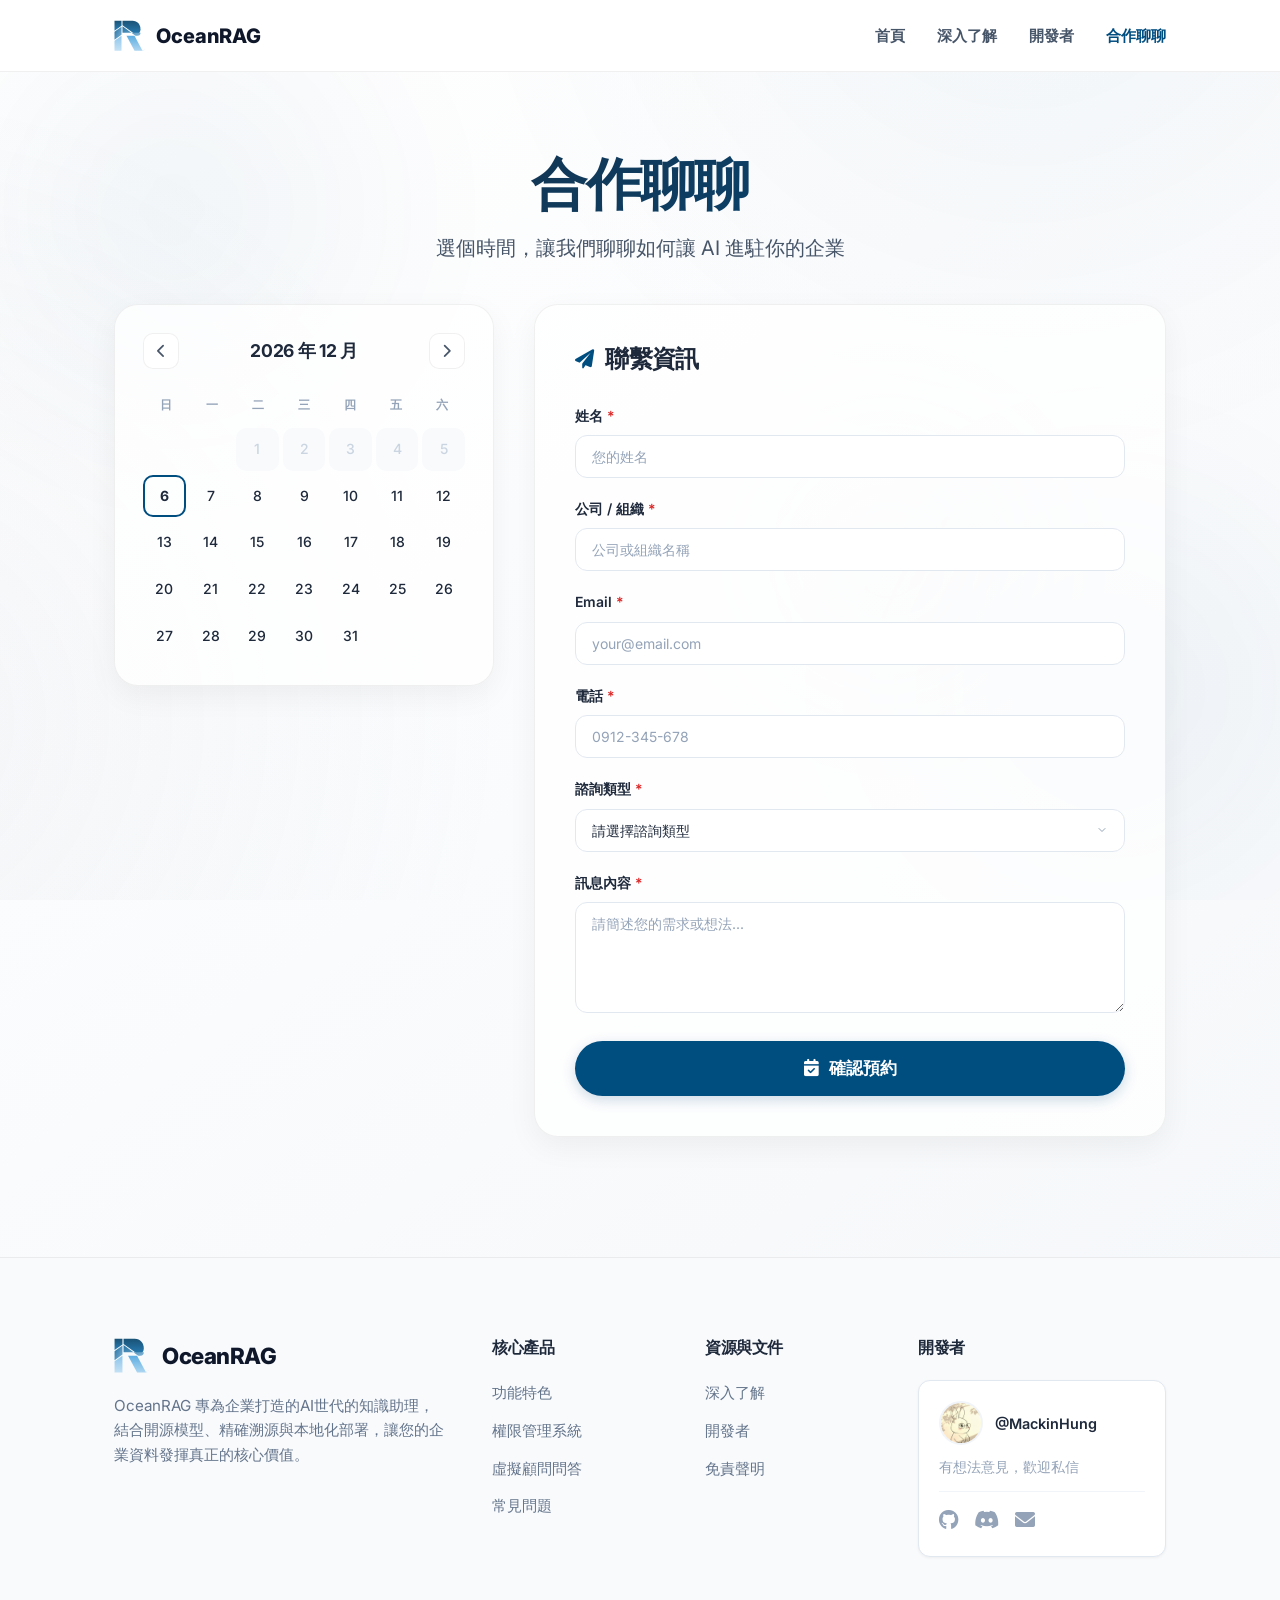
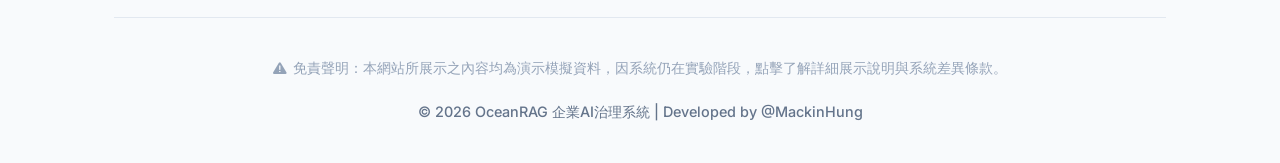
==== contact.html @ 74fbefb3 "feat: initial commit — OceanRAG product website" ====
<!DOCTYPE html>
<html lang="zh-Hant">

<head>
  <meta charset="UTF-8">
  <meta name="viewport" content="width=device-width, initial-scale=1.0">
  <title>合作聊聊 — OceanRAG 企業安全 AI 顧問</title>
  <meta name="description" content="預約 OceanRAG POC 展示、產品諮詢或技術討論，讓我們聊聊如何讓 AI 進駐你的企業。">
  <link rel="preconnect" href="https://fonts.googleapis.com">
  <link href="https://fonts.googleapis.com/css2?family=Inter:wght@400;500;600;700;800&display=swap" rel="stylesheet">
  <link rel="stylesheet" href="https://cdnjs.cloudflare.com/ajax/libs/font-awesome/6.0.0/css/all.min.css">
  <link rel="stylesheet" href="style.css">
  <link rel="stylesheet" href="contact.css">
</head>

<body>
  <div class="mesh-bg"></div>
  <div class="ambient-bg">
    <div class="ambient-blob"></div>
    <div class="ambient-blob"></div>
    <div class="ambient-blob"></div>
  </div>

  <!-- Navigation Header -->
  <header class="header">
    <div class="container">
      <a href="index.html" class="header-logo">
        <img src="OceanRAG-LOG.svg" alt="OceanRAG Icon" style="height: 32px;">
        <span>OceanRAG</span>
      </a>
      <nav>
        <ul class="nav-links" id="navLinks">
          <li><a href="index.html">首頁</a></li>
          <li><a href="docs.html">深入了解</a></li>
          <li><a href="developer.html">開發者</a></li>
          <li><a href="contact.html" class="active-nav">合作聊聊</a></li>
        </ul>
      </nav>
      <div class="menu-toggle" id="menuToggle">
        <span></span>
        <span></span>
        <span></span>
      </div>
    </div>
  </header>

  <!-- Hero -->
  <section class="contact-hero reveal-wrapper">
    <div class="container reveal-item">
      <h1 class="gradient-text">合作聊聊</h1>
      <p>選個時間，讓我們聊聊如何讓 AI 進駐你的企業</p>
    </div>
  </section>

  <!-- Main Content -->
  <section class="contact-main reveal-wrapper">
    <div class="container">
      <div class="contact-grid reveal-item">

        <!-- Left: Calendar + Time Slots -->
        <div class="contact-left">
          <div class="calendar-card">
            <div class="calendar-header">
              <button class="cal-nav" id="calPrev" aria-label="上個月">
                <i class="fa-solid fa-chevron-left"></i>
              </button>
              <div class="cal-title" id="calTitle"></div>
              <button class="cal-nav" id="calNext" aria-label="下個月">
                <i class="fa-solid fa-chevron-right"></i>
              </button>
            </div>
            <div class="calendar-weekdays">
              <span>日</span><span>一</span><span>二</span><span>三</span><span>四</span><span>五</span><span>六</span>
            </div>
            <div class="calendar-days" id="calDays"></div>
          </div>

          <!-- Time Slots (hidden until date selected) -->
          <div class="timeslot-card" id="timeslotCard" style="display: none;">
            <div class="timeslot-title" id="timeslotTitle"></div>
            <div class="timeslot-grid" id="timeslotGrid"></div>
          </div>
        </div>

        <!-- Right: Contact Form -->
        <div class="contact-right">
          <div class="form-card">
            <h2 class="form-title">
              <i class="fa-solid fa-paper-plane"></i>
              聯繫資訊
            </h2>

            <form id="contactForm" novalidate>
              <!-- Selected datetime display -->
              <div class="selected-datetime" id="selectedDatetime" style="display: none;">
                <i class="fa-regular fa-calendar-check"></i>
                <span id="selectedDatetimeText"></span>
              </div>

              <div class="form-group">
                <label for="contactName">姓名 <span class="required">*</span></label>
                <input type="text" id="contactName" placeholder="您的姓名" required>
              </div>

              <div class="form-group">
                <label for="contactCompany">公司 / 組織 <span class="required">*</span></label>
                <input type="text" id="contactCompany" placeholder="公司或組織名稱" required>
              </div>

              <div class="form-group">
                <label for="contactEmail">Email <span class="required">*</span></label>
                <input type="email" id="contactEmail" placeholder="your@email.com" required>
              </div>

              <div class="form-group">
                <label for="contactPhone">電話 <span class="required">*</span></label>
                <input type="tel" id="contactPhone" placeholder="0912-345-678" pattern="[0-9\-+()]{7,20}" required>
              </div>

              <div class="form-group">
                <label for="contactType">諮詢類型 <span class="required">*</span></label>
                <select id="contactType" required>
                  <option value="" disabled selected>請選擇諮詢類型</option>
                  <option value="POC預約">POC 預約</option>
                  <option value="產品展示">產品展示</option>
                  <option value="部署諮詢">部署諮詢</option>
                  <option value="技術問題">技術問題</option>
                  <option value="其他">其他</option>
                </select>
              </div>

              <div class="form-group">
                <label for="contactMessage">訊息內容 <span class="required">*</span></label>
                <textarea id="contactMessage" rows="5" placeholder="請簡述您的需求或想法..." required></textarea>
              </div>

              <button type="submit" class="btn-submit" id="submitBtn">
                <i class="fa-solid fa-calendar-check"></i>
                確認預約
              </button>
            </form>

            <!-- Success notice (hidden) -->
            <div class="submit-notice" id="submitNotice" style="display: none;">
              <i class="fa-solid fa-circle-check"></i>
              <p></p>
            </div>
          </div>
        </div>

      </div>
    </div>
  </section>

  <!-- Footer -->
  <footer class="footer">
    <div class="container">
      <div class="footer-grid">
        <div class="footer-col">
          <div class="footer-brand">
            <div style="display: flex; align-items: center; gap: 12px; margin-bottom: 20px;">
              <img src="OceanRAG-LOG.svg" alt="OceanRAG Logo" style="height: 36px;">
              <span style="font-size: 1.4rem; font-weight: 800; color: #0f172a; letter-spacing: -0.5px;">OceanRAG</span>
            </div>
            <p style="color: #64748b; font-size: 0.95rem; line-height: 1.6;">OceanRAG
              專為企業打造的AI世代的知識助理，結合開源模型、精確溯源與本地化部署，讓您的企業資料發揮真正的核心價值。</p>
          </div>
        </div>
        <div class="footer-col">
          <h4 class="footer-title">核心產品</h4>
          <ul class="footer-links">
            <li><a href="index.html#features">功能特色</a></li>
            <li><a href="index.html#permission">權限管理系統</a></li>
            <li><a href="contact.html">虛擬顧問問答</a></li>
            <li><a href="index.html#faq">常見問題</a></li>
          </ul>
        </div>
        <div class="footer-col">
          <h4 class="footer-title">資源與文件</h4>
          <ul class="footer-links">
            <li><a href="docs.html">深入了解</a></li>
            <li><a href="developer.html">開發者</a></li>
            <li><a href="disclaimer.html">免責聲明</a></li>
          </ul>
        </div>
        <div class="footer-col">
          <h4 class="footer-title">開發者</h4>
          <div class="developer-card">
            <div style="display: flex; align-items: center; gap: 12px; margin-bottom: 12px;">
              <img src="devloppp.jpg" alt="Developer Avatar" class="developer-avatar">
              <div style="font-size: 0.9rem; font-weight: 600; color: #1e293b;">@MackinHung</div>
            </div>
            <p style="font-size: 0.85rem; color: #94a3b8; margin-bottom: 12px;">有想法意見，歡迎私信</p>
            <div class="developer-socials">
              <a href="https://github.com/MackinHung" target="_blank" title="GitHub"><i
                  class="fa-brands fa-github"></i></a>
              <a href="#" target="_blank" title="Discord"><i class="fa-brands fa-discord"></i></a>
              <a href="mailto:mackinhung@gmail.com" title="Email"><i class="fa-solid fa-envelope"></i></a>
            </div>
          </div>
        </div>
      </div>
      <div class="footer-bottom">
        <div class="footer-legal">
          <a href="disclaimer.html"
            style="color: inherit; text-decoration: none; display: flex; align-items: center; justify-content: center; transition: color 0.2s;">
            <i class="fa-solid fa-triangle-exclamation" style="margin-right: 6px; color: #94a3b8;"></i>
            <span>免責聲明：本網站所展示之內容均為演示模擬資料，因系統仍在實驗階段，點擊了解詳細展示說明與系統差異條款。</span>
          </a>
        </div>
        <div class="footer-copyright">
          &copy; 2026 OceanRAG 企業AI治理系統 | Developed by @MackinHung
        </div>
      </div>
    </div>
  </footer>

  <script src="contact.js"></script>
  <script src="script.js"></script>
</body>

</html>
---- style.css ----
/* ============================================================
   OceanRAG 2.0 — style.css
   Modern, Light Theme, Deep Sea Blue & Gray Gradient
   ============================================================ */

:root {
  /* Colors - Light Theme with Deep Sea Blue */
  --bg-light: #ffffff;
  --bg-gradient: linear-gradient(145deg, #ffffff 0%, #f3f6f9 100%);
  --text-main: #1e293b;
  --text-secondary: #475569;
  --text-muted: #94a3b8;

  --accent-base: #004d80; /* Deep Sea Blue */
  --accent-glow: rgba(0, 77, 128, 0.2);
  --accent-success: #059669;
  --accent-warn: #d97706;
  --accent-danger: #dc2626;

  /* Glassmorphism (Light Mode) */
  --glass-bg: rgba(255, 255, 255, 0.75);
  --glass-border: rgba(0, 0, 0, 0.06);
  --shadow-sm: 0 4px 20px rgba(0, 0, 0, 0.03);
  --shadow-md: 0 10px 30px rgba(0, 0, 0, 0.05);

  /* Layout */
  --font-family: 'Inter', -apple-system, BlinkMacSystemFont, "Segoe UI", Roboto, "Helvetica Neue", Arial, sans-serif;
  --max-width: 1100px;
  --spacing-section: 120px;
  --radius-lg: 16px;
  --radius-xl: 24px;
}

* {
  margin: 0;
  padding: 0;
  box-sizing: border-box;
}

/* Removed global scroll-behavior: smooth to prevent conflicts with snap scrolling */
#hero {
  scroll-behavior: smooth; /* Keep for direct anchor links if needed specifically */
}

body {
  font-family: var(--font-family);
  background: var(--bg-light);
  background-image: var(--bg-gradient);
  color: var(--text-main);
  line-height: 1.6;
  -webkit-font-smoothing: antialiased;
  overflow-x: hidden;
  padding-top: 72px; /* Space for sticky header */
}

html {
  scroll-padding-top: 72px; /* Globally handle sticky header offset */
}

/* Custom Minimalist Scrollbar */
::-webkit-scrollbar {
  width: 8px;
}
::-webkit-scrollbar-track {
  background: transparent;
}
::-webkit-scrollbar-thumb {
  background: rgba(0, 0, 0, 0.08);
  border-radius: 10px;
  border: 2px solid transparent;
  background-clip: padding-box;
}
::-webkit-scrollbar-thumb:hover {
  background-color: rgba(0, 77, 128, 0.2);
}

/* Background Effects */
.mesh-bg {
  position: fixed;
  top: 0; left: 0; right: 0; bottom: 0;
  background-image: 
    radial-gradient(circle at 80% -10%, rgba(0, 77, 128, 0.04) 0%, transparent 40%),
    radial-gradient(circle at -10% 80%, rgba(148, 163, 184, 0.08) 0%, transparent 40%);
  z-index: -1;
  pointer-events: none;
}

.ambient-bg {
  position: fixed;
  top: 0; left: 0; width: 100%; height: 100%;
  z-index: -1;
  pointer-events: none;
  overflow: hidden;
}

.ambient-blob {
  position: absolute;
  width: 600px;
  height: 600px;
  background: radial-gradient(circle, rgba(0, 77, 128, 0.05) 0%, transparent 70%);
  filter: blur(40px); /* Reduced from 80px for better performance */
  border-radius: 50%;
  animation: float 25s infinite alternate ease-in-out;
  will-change: transform;
  transform: translateZ(0); /* Force GPU layer promotion */
}

.ambient-blob:nth-child(1) { top: -10%; left: -10%; animation-duration: 30s; }
.ambient-blob:nth-child(2) { bottom: -10%; right: -10%; animation-duration: 35s; animation-delay: -5s; }
.ambient-blob:nth-child(3) { top: 40%; right: 15%; width: 400px; height: 400px; background: radial-gradient(circle, rgba(148, 163, 184, 0.06) 0%, transparent 70%); animation-duration: 20s; }

@keyframes float {
  0% { transform: translate(0, 0) scale(1); }
  50% { transform: translate(100px, 50px) scale(1.1); }
  100% { transform: translate(-50px, 100px) scale(0.9); }
}


/* 3D Circuit Background Styles */
.circuit-bg {
  position: absolute;
  top: 0;
  left: 0;
  width: 100%;
  height: 100%;
  z-index: -2;
  pointer-events: none;
}

.circuit-bg svg {
  width: 100%;
  height: 100%;
  display: block;
}

.base-line-thick {
  fill: none;
  stroke: #6385a6;
  stroke-width: 2.2;
  opacity: 0.6;
  stroke-linejoin: miter;
  /* Removed expensive drop-shadow filter */
}

.base-line-thin {
  fill: none;
  stroke: #6385a6;
  stroke-width: 1.2;
  opacity: 0.4;
  stroke-linejoin: miter;
  /* Removed expensive drop-shadow filter */
}

.node {
  fill: #6385a6;
  /* Removed expensive drop-shadow filter */
}

.glow-signal {
  fill: none;
  stroke: #00ffff;
  stroke-width: 5;
  stroke-linecap: round;
  filter: url(#glow-cyan);
  stroke-dasharray: 60 1500;
  animation: transmit cubic-bezier(0.4, 0, 0.8, 1) infinite;
}

.core-signal {
  fill: none;
  stroke: #ffffff;
  stroke-width: 2.5;
  stroke-linecap: round;
  stroke-dasharray: 20 1500;
  animation: transmit cubic-bezier(0.4, 0, 0.8, 1) infinite;
}

@keyframes transmit {
  0% { stroke-dashoffset: 0; opacity: 0; }
  5% { opacity: 1; }
  30% { opacity: 1; } 
  33% { stroke-dashoffset: -1000; opacity: 0; }
  100% { stroke-dashoffset: -1000; opacity: 0; }
}

.d1 { animation-duration: 4.5s; animation-delay: 0.2s; }
.d2 { animation-duration: 4.5s; animation-delay: 1.8s; }
.d1-r { animation-duration: 4.5s; animation-delay: 1.0s; }
.d2-r { animation-duration: 4.5s; animation-delay: 2.5s; }

.container {
  max-width: var(--max-width);
  margin: 0 auto;
  padding: 0 24px;
}

@media (max-width: 600px) {
  .container {
    padding: 0 16px;
  }
}

/* Typography */
/* Typography Refinement */
h1, h2, h3, h4 {
  line-height: 1.15;
  font-weight: 800;
  letter-spacing: -0.03em;
  color: #0f172a;
}

.gradient-text {
  background: linear-gradient(135deg, #1e293b 0%, var(--accent-base) 100%);
  -webkit-background-clip: text;
  background-clip: text;
  -webkit-text-fill-color: transparent;
}

/* Progressive Disclosure */
.reveal-wrapper {
  opacity: 0;
  transform: translateY(40px);
  transition: opacity 0.8s cubic-bezier(0.2, 0.8, 0.2, 1), transform 0.8s cubic-bezier(0.2, 0.8, 0.2, 1);
  will-change: opacity, transform;
}
.reveal-wrapper.visible {
  opacity: 1;
  transform: translateY(0);
}
.reveal-item {
  opacity: 0;
  transform: translateY(20px);
  transition: opacity 0.6s cubic-bezier(0.2, 0.8, 0.2, 1), transform 0.6s cubic-bezier(0.2, 0.8, 0.2, 1);
}
.reveal-wrapper.visible .reveal-item:nth-child(1) { transition-delay: 0.1s; opacity: 1; transform: translateY(0); }
.reveal-wrapper.visible .reveal-item:nth-child(2) { transition-delay: 0.2s; opacity: 1; transform: translateY(0); }
.reveal-wrapper.visible .reveal-item:nth-child(3) { transition-delay: 0.3s; opacity: 1; transform: translateY(0); }
.reveal-wrapper.visible .reveal-item:nth-child(4) { transition-delay: 0.4s; opacity: 1; transform: translateY(0); }

/* Header */
.header {
  position: fixed;
  top: 0; left: 0; right: 0;
  height: 72px;
  background: rgba(255, 255, 255, 0.95); /* Semi-opaque instead of backdrop-filter */
  border-bottom: 1px solid var(--glass-border);
  z-index: 1000;
  display: flex;
  align-items: center;
  transform: translateZ(0); /* GPU Promotion */
  transition: transform 0.4s cubic-bezier(0.2, 0.8, 0.2, 1), opacity 0.4s ease, background 0.3s ease;
}

.header.header-hidden {
  transform: translateY(-100%);
  opacity: 0;
  pointer-events: none;
}

.header .container {
  display: flex;
  justify-content: space-between;
  align-items: center;
  width: 100%;
}

.header-logo {
  display: flex;
  align-items: center;
  gap: 10px;
  text-decoration: none;
}

.header-logo span {
  font-size: 1.25rem;
  font-weight: 800;
  color: #0f172a;
  white-space: nowrap;
}

@media (max-width: 400px) {
  .header-logo span {
    font-size: 1.1rem;
  }
}

.nav-links {
  display: flex;
  gap: 32px;
  list-style: none;
}

.nav-links a {
  text-decoration: none;
  color: var(--text-secondary);
  font-size: 0.95rem;
  font-weight: 600;
  transition: color 0.2s;
}

.nav-links a:hover,
.nav-links a.active-nav {
  color: var(--accent-base);
}

/* Mobile Toggle */
.menu-toggle {
  display: none;
  flex-direction: column;
  justify-content: center;
  align-items: center;
  width: 40px;
  height: 40px;
  cursor: pointer;
  z-index: 1002;
  gap: 5px; /* Slightly tighter gap for 3 lines */
}

.menu-toggle span {
  display: block;
  width: 24px;
  height: 2px;
  background: var(--text-main);
  transition: transform 0.3s cubic-bezier(0.4, 0, 0.2, 1), opacity 0.3s;
  border-radius: 2px;
}

/* 3-line animation to X */
.menu-toggle.active span:nth-child(1) {
  transform: translateY(7px) rotate(45deg);
}

.menu-toggle.active span:nth-child(2) {
  opacity: 0;
}

.menu-toggle.active span:nth-child(3) {
  transform: translateY(-7px) rotate(-45deg);
}

/* Hero */
.hero {
  min-height: 100vh;
  display: flex;
  align-items: center;
  justify-content: center;
  text-align: center;
  padding-top: 60px;
  position: relative; 
  overflow: hidden;
  scroll-snap-align: start;
  transform: translateZ(0); /* GPU Promotion */
}
.hero h1 {
  font-size: 4rem;
  margin-bottom: 24px;
}
.hero p {
  font-size: 1.25rem;
  color: var(--text-secondary);
  max-width: 800px;
  margin: 0 auto 48px;
  line-height: 1.7;
}
.btn-primary {
  display: inline-block;
  background: var(--accent-base);
  color: #fff;
  padding: 16px 36px;
  border-radius: 30px;
  font-size: 1.1rem;
  font-weight: 600;
  text-decoration: none;
  box-shadow: 0 4px 14px var(--accent-glow);
  transition: transform 0.2s, box-shadow 0.2s;
}
.btn-primary:hover {
  transform: translateY(-2px);
  box-shadow: 0 6px 20px var(--accent-glow);
}

/* Hero Mockup Visualization */
.hero-mockup {
  margin-top: 60px;
  max-width: 1000px;
  margin-left: auto;
  margin-right: auto;
  background: #fff;
  border-radius: 20px;
  padding: 12px;
  border: 1px solid var(--glass-border);
  box-shadow: 0 40px 100px -20px rgba(0,0,0,0.15);
  position: relative;
  overflow: hidden;
}

.mockup-header {
  height: 48px;
  background: #f1f5f9;
  border-radius: 12px 12px 0 0;
  display: flex;
  align-items: center;
  padding: 0 16px;
  gap: 8px;
}

.mockup-dot { width: 10px; height: 10px; border-radius: 50%; background: #cbd5e1; }
.mockup-dot.red { background: #fda4af; }
.mockup-dot.yellow { background: #fef08a; }
.mockup-dot.green { background: #bbf7d0; }

.mockup-body {
  height: 400px;
  background: #f8fafc;
  border-radius: 0 0 12px 12px;
  display: flex;
  position: relative;
}

.mockup-sidebar {
  width: 180px;
  border-right: 1px solid #e2e8f0;
  padding: 20px;
  display: flex;
  flex-direction: column;
  gap: 16px;
}

.mockup-placeholder { background: #e2e8f0; border-radius: 4px; height: 12px; width: 100%; animation: pulse 2s infinite; }
.mockup-placeholder.short { width: 60%; }
.mockup-placeholder.rounded { border-radius: 20px; height: 24px; }

.mockup-main {
  flex: 1;
  padding: 30px;
  display: flex;
  flex-direction: column;
  gap: 20px;
}

.mockup-widget {
  background: #fff;
  border-radius: 8px;
  border: 1px solid #e2e8f0;
  padding: 16px;
}

.mockup-row {
  display: flex;
  align-items: center;
  gap: 12px;
  padding: 8px 0;
  border-bottom: 1px solid #f1f5f9;
}

.mockup-icon { width: 24px; height: 24px; border-radius: 4px; background: #f1f5f9; }

@keyframes pulse {
  0% { opacity: 0.5; }
  50% { opacity: 1; }
  100% { opacity: 0.5; }
}

/* Sections */
.section {
  scroll-snap-align: none; /* Explicitly disable any inherited snap */
  transform: translateZ(0); /* GPU Promotion for all major sections */
  padding: var(--spacing-section) 0;
  will-change: transform;
}
.section-header {
  text-align: center;
  margin-bottom: 64px;
}
.section-header h2 {
  font-size: 2.5rem;
  margin-bottom: 16px;
  color: #0f172a;
}
.section-header p {
  color: var(--text-secondary);
  font-size: 1.1rem;
}

/* Cards */
.pain-grid {
  display: grid;
  grid-template-columns: repeat(3, 1fr);
  gap: 24px;
}
.pain-card {
  background: #ffffff;
  border: 1px solid var(--glass-border);
  border-radius: var(--radius-lg);
  padding: 40px 32px;
  position: relative;
  overflow: hidden;
  box-shadow: 0 4px 12px rgba(0, 0, 0, 0.03); /* Simplified shadow */
  transition: transform 0.4s cubic-bezier(0.2, 0.8, 0.2, 1), box-shadow 0.4s ease;
  will-change: transform;
}
.pain-card:hover {
  transform: translateY(-8px);
  box-shadow: 0 20px 40px rgba(0, 0, 0, 0.08);
}

/* Mouse-following Glow Effect */
.pain-card::after {
  content: '';
  position: absolute;
  inset: 0;
  background: radial-gradient(600px circle at var(--mouse-x) var(--mouse-y), rgba(0, 77, 128, 0.06), transparent 40%);
  opacity: 0;
  transition: opacity 0.5s;
  pointer-events: none;
}
.pain-card:hover::after {
  opacity: 1;
}
.pain-card::before {
  content: '';
  position: absolute;
  top: 0; left: 0; width: 100%; height: 4px;
}
.pain-card.c1::before { background: var(--accent-base); }
.pain-card.c2::before { background: var(--accent-success); }
.pain-card.c3::before { background: var(--accent-warn); }

.pain-card-header {
  display: flex;
  align-items: center;
  gap: 16px;
  margin-bottom: 20px;
}
.pain-icon {
  flex-shrink: 0;
  display: flex;
  align-items: center;
  justify-content: center;
}
.pain-card h3 {
  font-size: 1.4rem;
  color: #0f172a;
  margin: 0;
}
.pain-card p {
  color: var(--text-secondary);
  font-size: 0.95rem;
}

/* Compare Table */
.compare-table {
  width: 100%;
  border-collapse: collapse;
  background: #ffffff;
  border-radius: var(--radius-xl);
  overflow: hidden;
  box-shadow: var(--shadow-md);
  border: 1px solid var(--glass-border);
}
.compare-table th, .compare-table td {
  padding: 24px;
  text-align: left;
  border-bottom: 1px solid var(--glass-border);
}
.compare-table th {
  background: #f8fafc;
  font-size: 1.1rem;
  color: var(--text-secondary);
  font-weight: 600;
}
.compare-table th:last-child {
  color: #fff;
  background: var(--accent-base);
}
.compare-table td { font-size: 1rem; }
.compare-table .td-bad { color: var(--text-muted); font-size: 0.95rem; }
.compare-table .td-good {
  color: var(--text-main);
  background: rgba(0, 77, 128, 0.02);
  vertical-align: top;
}
.td-good strong { color: var(--accent-base); }

/* Chart Area / RAG Token Comparison Custom Grid */
.chart-container {
  background: #ffffff;
  border: 1px solid var(--glass-border);
  border-radius: var(--radius-xl);
  padding: 40px;
  position: relative;
  box-shadow: var(--shadow-md);
}

.k3 {
  display: grid;
  grid-template-columns: repeat(3, minmax(0, 1fr));
  gap: 8px;
  margin-bottom: 24px;
}
.kc {
  background: #f8fafc;
  border: 1px solid var(--glass-border);
  border-radius: 9px;
  padding: 16px;
  text-align: center;
  box-shadow: var(--shadow-sm);
}
.kc-l { font-size: 11px; color: var(--text-secondary); margin-bottom: 4px; font-weight: 600; }
.kc-v { font-size: 20px; font-weight: 700; }

@media (max-width: 480px) {
  .kc-v { font-size: 16px; }
}
.kc-n { font-size: 11px; color: var(--text-muted); margin-top: 4px; }

.leg {
  display: flex;
  gap: 20px;
  flex-wrap: wrap;
  margin-bottom: 24px;
  justify-content: center;
}
.leg span {
  display: flex;
  align-items: center;
  gap: 8px;
  font-size: 13px;
  color: var(--text-secondary);
  font-weight: 500;
}

.chart-grid-layout {
  display: grid;
  grid-template-columns: 58px 1fr 52px;
  height: 380px;
  align-items: stretch;
}
.chart-y-axis {
  display: flex;
  flex-direction: column;
  height: 100%;
  font-size: 11px;
  font-weight: 600;
}
.axis-title {
  font-size: 10px;
  color: var(--text-muted);
  margin-bottom: 8px;
  min-height: 14px;
}
.axis-ticks {
  flex: 1;
  display: flex;
  flex-direction: column;
  justify-content: space-between;
}
.chart-y-axis.left { align-items: flex-end; padding-right: 12px; }
.chart-y-axis.right { align-items: flex-start; padding-left: 12px; }

.chart-x-labels {
  display: flex;
  justify-content: space-between;
  padding: 12px 0 0 58px;
  font-size: 12px;
  color: var(--text-secondary);
  font-weight: 600;
  text-align: center;
}
.chart-x-labels span { flex: 1; }
.chart-x-labels small { display: block; color: var(--text-muted); font-size: 10px; font-weight: 400; margin-top: 2px; }

/* Permission Comparison Component (Advanced) */
.perm-comparison-outer {
    position: relative;
    width: 100%;
    height: 700px;
    background: #E2E8F0;
    border-radius: var(--radius-xl);
    overflow: hidden;
    box-shadow: var(--shadow-md);
    border: 1px solid var(--glass-border);
}

/* Custom Scrollbar for inner containers */
.perm-comparison-outer *::-webkit-scrollbar {
    width: 6px;
}
.perm-comparison-outer *::-webkit-scrollbar-track {
    background: transparent;
}
.perm-comparison-outer *::-webkit-scrollbar-thumb {
    background: #cbd5e1;
    border-radius: 10px;
}
.perm-comparison-outer *::-webkit-scrollbar-thumb:hover {
    background: #94a3b8;
}

.perm-container {
    position: absolute;
    inset: 0;
    width: 100%;
    height: 100%;
    cursor: ew-resize;
    user-select: none;
    background: #fff;
}

/* Layer Styles */
.view-layer {
    position: absolute;
    inset: 0;
    width: 100%;
    height: 100%;
    display: flex;
    background: #F8F9FA;
    transition: none;
}

.view-layer.manager {
    z-index: 1;
}

.view-layer.staff {
    z-index: 10;
    clip-path: inset(0 50% 0 0); /* Default to 50% */
    box-shadow: 20px 0 30px rgba(0,0,0,0.05); /* Shadow might need adjustment with clip-path, but we'll try */
    border-right: 1px solid rgba(148, 163, 184, 0.4);
}

.staff-content-wrapper {
    position: relative;
    width: 100%;
    height: 100%;
    display: flex; /* Fix: Match manager view horizontal layout */
}

/* Overlay for Staff View to differentiate visually */
.staff-overlay {
    position: absolute;
    inset: 0;
    background: rgba(148, 163, 184, 0.1);
    pointer-events: none;
    z-index: 25;
    mix-blend-mode: multiply;
}

/* Badge Tags */
.perm-badge {
    position: absolute;
    z-index: 30;
    top: 24px;
    left: 24px;
    padding: 10px 20px;
    border-radius: 50px;
    font-size: 13px;
    font-weight: 700;
    display: flex;
    align-items: center;
    gap: 8px;
    box-shadow: 0 4px 12px rgba(0,0,0,0.1);
    border: 2px solid #fff;
    pointer-events: none;
}
.badge-manager { background: #4f46e5; color: #fff; }
.badge-staff { background: #334155; color: #fff; }

/* Main Content Area */
.perm-main {
    flex: 1;
    display: flex;
    flex-direction: column;
    padding: 30px 40px;
    overflow-y: auto;
    border-right: 1px solid #f1f5f9;
    position: relative;
    background: #fff;
}

/* Decor Grid */
.perm-main::before {
    content: '';
    position: absolute;
    inset: 0;
    opacity: 0.03;
    background-image: radial-gradient(#000 1px, transparent 1px);
    background-size: 20px 20px;
    pointer-events: none;
}

.query-bubble {
    align-self: flex-end;
    background: #E6F3FF;
    color: #0055A4;
    padding: 12px 20px;
    border-radius: 16px 16px 2px 16px;
    font-size: 15px;
    max-width: 80%;
    margin-bottom: 8px;
    box-shadow: var(--shadow-sm);
}

.response-card {
    background: #fff;
    border: 1px solid #e2e8f0;
    border-radius: 12px;
    box-shadow: 0 4px 20px rgba(0,0,0,0.03);
    margin-top: 16px;
    overflow: hidden;
}
.card-body { padding: 32px; }
.card-footer {
    background: #F0FDF4;
    border-top: 1px solid #BBF7D0;
    padding: 16px 24px;
    display: flex;
    justify-content: space-between;
    align-items: center;
}

.section-title {
    font-size: 18px;
    font-weight: 700;
    margin-bottom: 16px;
    color: #1e293b;
    display: flex;
    align-items: center;
    gap: 8px;
}

.summary-box {
    background: rgba(248, 250, 252, 0.7);
    border: 1px solid #f1f5f9;
    padding: 20px;
    border-radius: 8px;
    margin-bottom: 32px;
    line-height: 1.7;
    color: #334155;
}
.highlight-blue { background: rgba(219, 234, 254, 0.5); padding: 0 4px; border-radius: 4px; }
.highlight-orange { background: rgba(255, 237, 213, 0.6); padding: 0 4px; border-radius: 4px; }

/* Meta Sidebar Layout */
.perm-side {
    width: 420px;
    min-width: 420px; /* Force minimum width to prevent reflow during clipping */
    background: #fff;
    display: flex;
    z-index: 20;
    box-shadow: -10px 0 30px rgba(0,0,0,0.02);
}

.side-track {
    width: 60px;
    display: flex;
    flex-direction: column;
    align-items: center;
    padding-top: 20px;
    position: relative;
}
.side-track::after {
    content: '';
    position: absolute;
    top: 50px; bottom: 40px;
    width: 2px;
    background: #f1f5f9;
}
.track-icon {
    width: 32px;
    height: 32px;
    border-radius: 8px;
    border: 1.5px solid #38b2ac;
    background: #fff;
    display: flex;
    align-items: center;
    justify-content: center;
    color: #38b2ac;
    margin-bottom: 405px; /* Align Filter icon with 'Pipeline' header */
    z-index: 2;
}
.track-icon.filter { border-color: #38b2ac; color: #38b2ac; margin-bottom: 210px; } /* Align Target icon with 'Source List' header */
.track-icon.target { border-color: #38b2ac; color: #38b2ac; }

.side-content {
    flex: 1;
    padding: 20px 24px 20px 0;
    overflow-y: auto;
    min-width: 0; /* Standard flex fix */
}

.meta-label { font-size: 11px; font-weight: 800; color: #94a3b8; margin-bottom: 8px; text-transform: uppercase; letter-spacing: 0.05em; }
.meta-value { font-size: 18px; font-weight: 700; color: #1e293b; margin-bottom: 12px; }

.query-box {
    background: #fff;
    border: 1px solid #f1f5f9;
    border-radius: 12px;
    padding: 16px;
    margin-bottom: 16px;
    box-shadow: 0 4px 12px rgba(0,0,0,0.02);
}

.tag-list { display: flex; flex-wrap: wrap; gap: 8px; margin-bottom: 16px; }
.tag {
    background: #f1f5f9;
    color: #475569;
    padding: 4px 14px;
    border-radius: 50px;
    font-size: 12px;
    font-weight: 600;
    border: 1px solid #e2e8f0;
}
.tag.finance { background: #E0F2F1; color: #00897B; border-color: #B2DFDB; }

.pipeline {
    display: flex;
    align-items: center;
    gap: 8px;
    margin-bottom: 16px;
}
.pipe-step {
    background: #fff;
    border: 1px solid #e2e8f0;
    border-radius: 6px;
    padding: 4px 10px;
    font-size: 12px;
    color: #475569;
}
.pipe-step b { color: #00897B; font-size: 14px; margin-left: 4px; }

.conf-row {
    display: flex;
    align-items: center;
    gap: 12px;
    margin-bottom: 12px;
}
.conf-label { font-size: 11px; font-weight: 800; color: #f59e0b; } /* Orange CONF */
.conf-bar-bg { flex: 1; height: 4px; background: #f1f5f9; border-radius: 10px; overflow: hidden; }
.conf-bar-fill { 
    height: 100%; 
    background-color: #0ea5e9; 
    border-radius: 10px; 
    transition: width 0.5s ease; 
}
.conf-warn { color: #f59e0b; font-size: 16px; }

.model-badge {
    display: inline-flex;
    align-items: center;
    gap: 6px;
    background: #fff;
    border: 1px solid #e2e8f0;
    padding: 4px 10px;
    border-radius: 6px;
    font-size: 11px;
    color: #64748b;
    margin-bottom: 20px;
}

.source-item {
    display: flex;
    justify-content: space-between;
    align-items: center;
    padding: 12px 16px;
    border-radius: 10px;
    border: 1px solid #e2e8f0;
    border-left: 4px solid #ef4444; /* Red accent */
    margin-bottom: 8px;
    background: #fff;
}
.source-main { display: flex; align-items: center; gap: 10px; }
.source-dot { width: 8px; height: 8px; border-radius: 50%; }
.source-id { font-weight: 700; font-size: 14px; color: #1e293b; }
.source-info { display: flex; align-items: center; gap: 8px; }
.source-page { font-size: 13px; color: #94a3b8; }
.source-match { font-weight: 700; color: #0ea5e9; font-size: 15px; }

.extract-preview {
    background: #f8fafc;
    border: 1px solid #e2e8f0;
    padding: 16px;
    border-radius: 12px;
    font-family: monospace;
    font-size: 12px;
    color: #64748b;
    white-space: pre-wrap;
    margin-top: 16px;
}

/* Slider Handle */
.perm-slider-handle {
    position: absolute;
    top: 0;
    bottom: 0;
    width: 4px;
    background: #3b82f6;
    z-index: 40;
    display: flex;
    align-items: center;
    justify-content: center;
    /* Removed expensive blur shadow */
}

.handle-circle {
    width: 44px;
    height: 44px;
    background: #fff;
    border: 4px solid #3b82f6;
    border-radius: 50%;
    display: flex;
    align-items: center;
    justify-content: center;
    color: #3b82f6;
    box-shadow: 0 0 20px rgba(0,0,0,0.2);
    cursor: ew-resize;
    transition: transform 0.2s;
}
.perm-slider-handle:hover .handle-circle { transform: scale(1.1); }

/* Full-width Consultant App with Footer Benefits */
.consultant-grid {
  display: flex;
  flex-direction: column;
  gap: 32px;
  align-self: center;
}

.consultant-footer-benefits {
  display: flex;
  align-items: center;
  justify-content: center;
  gap: 24px;
  margin-top: 16px;
  background: #f8fafc;
  padding: 16px 40px;
  border-radius: 50px;
  border: 1px solid #e2e8f0;
}

.footer-benefit-item {
  display: flex;
  align-items: center;
  gap: 10px;
  color: #475569;
  font-size: 15px;
  font-weight: 500;
}

.footer-benefit-item i {
  color: #2563eb;
  font-size: 16px;
}

.footer-separator {
  color: #cbd5e1;
  font-weight: 300;
  user-select: none;
}

/* Virtual Cursor Animation */
#virtualCursor.clicking {
    animation: cursorClick 0.4s ease-out;
}
@keyframes cursorClick {
    0% { transform: scale(1); }
    50% { transform: scale(0.85); opacity: 0.8; }
    100% { transform: scale(1); }
}

/* Reference Highlight Styles */
.highlight-ref { background-color: #e6f0fa; color: #1a5699; padding: 2px 6px; border-radius: 4px; font-weight: 500; }
.highlight-yellow-ref { background-color: #fdf3c7; padding: 2px 6px; border-radius: 4px; }

/* Typing Dots Animation */
.typing-dots span {
    display: inline-block; width: 6px; height: 6px; background-color: #888; border-radius: 50%; margin: 0 2px;
    animation: bounce 1.4s infinite ease-in-out both;
}
.typing-dots span:nth-child(1) { animation-delay: -0.32s; }
.typing-dots span:nth-child(2) { animation-delay: -0.16s; }
@keyframes bounce { 0%, 80%, 100% { transform: scale(0); } 40% { transform: scale(1); } }

.msg-fade-in { animation: fadeIn 0.4s ease-in forwards; }
@keyframes fadeIn { from { opacity: 0; transform: translateY(10px); } to { opacity: 1; transform: translateY(0); } }

.benefit-list {
  display: flex;
  flex-direction: column;
  gap: 32px;
  padding-top: 20px;
}
.benefit-item {
  display: flex;
  gap: 16px;
}
.benefit-icon {
  font-size: 1.5rem;
  color: var(--accent-base);
  flex-shrink: 0;
}
.benefit-text h4 { font-size: 1.2rem; margin-bottom: 6px; color: #0f172a; }
.benefit-text p { color: var(--text-secondary); font-size: 0.95rem; }

/* FAQ */
.faq-wrap {
  max-width: 800px;
  margin: 0 auto;
}
details.faq-item {
  background: #ffffff;
  border: 1px solid var(--glass-border);
  border-radius: 12px;
  margin-bottom: 16px;
  transition: transform 0.2s, box-shadow 0.2s;
  box-shadow: var(--shadow-sm);
}
details.faq-item:hover { transform: translateY(-1px); box-shadow: var(--shadow-md); }
summary {
  padding: 24px;
  font-size: 1.15rem;
  font-weight: 600;
  cursor: pointer;
  list-style: none;
  position: relative;
  color: #0f172a;
}
summary::-webkit-details-marker { display: none; }
summary::after {
  content: '+';
  position: absolute;
  right: 24px;
  color: var(--text-secondary);
  font-size: 1.5rem;
  line-height: 1;
}
details[open] summary::after { content: '-'; color: var(--accent-base); }
.faq-item p {
  padding: 0 24px 24px 24px;
  color: var(--text-secondary);
  line-height: 1.7;
}

/* Footer */
.footer {
  background: #f8fafc;
  border-top: 1px solid var(--glass-border);
  padding: 80px 0 40px 0;
  color: #64748b;
}

.footer-grid {
  display: grid;
  grid-template-columns: 2fr 1fr 1fr 1.5fr;
  gap: 48px;
  margin-bottom: 60px;
}

.footer-title {
  color: #1e293b;
  font-size: 1rem;
  font-weight: 700;
  margin-bottom: 24px;
}

.footer-links {
  list-style: none;
  padding: 0;
  margin: 0;
}

.footer-links li {
  margin-bottom: 12px;
}

.footer-links a {
  color: #64748b;
  text-decoration: none;
  font-size: 0.95rem;
  transition: color 0.2s;
}

.footer-links a:hover {
  color: #2563eb;
}

.developer-card {
  background: white;
  padding: 20px;
  border-radius: 12px;
  border: 1px solid #e2e8f0;
  box-shadow: 0 1px 3px rgba(0,0,0,0.05);
}

.developer-avatar {
  width: 44px;
  height: 44px;
  border-radius: 50%;
  object-fit: cover;
  border: 2px solid #f1f5f9;
}

.developer-socials {
  display: flex;
  gap: 16px;
  border-top: 1px solid #f1f5f9;
  padding-top: 12px;
}

.developer-socials a {
  color: #94a3b8;
  font-size: 1.25rem;
  transition: all 0.2s;
}

.developer-socials a:hover {
  color: #2563eb;
  transform: translateY(-2px);
}

.footer-bottom {
  border-top: 1px solid #e2e8f0;
  padding-top: 40px;
  display: flex;
  flex-direction: column;
  gap: 20px;
  align-items: center;
  text-align: center;
}

.footer-legal {
  max-width: 800px;
  font-size: 0.85rem;
  line-height: 1.6;
  color: #94a3b8;
}

.footer-copyright {
  font-size: 0.9rem;
  color: #64748b;
  font-weight: 500;
}

/* Responsive */
@media (max-width: 900px) {
  .menu-toggle { display: flex; }
  
  .nav-links {
    position: fixed;
    top: 72px;
    left: 0;
    right: 0;
    bottom: 0;
    background: rgba(255, 255, 255, 0.98);
    backdrop-filter: blur(10px);
    flex-direction: column;
    align-items: center;
    justify-content: center;
    padding: 40px;
    gap: 32px;
    opacity: 0;
    visibility: hidden;
    transform: translateY(-20px);
    transition: all 0.4s cubic-bezier(0.4, 0, 0.2, 1);
    z-index: 1001;
    border-top: 1px solid var(--glass-border);
  }

  .nav-links.active {
    opacity: 1;
    visibility: visible;
    transform: translateY(0);
  }

  .nav-links li {
    width: 100%;
    text-align: center;
  }

  .nav-links a {
    font-size: 1.25rem;
    display: block;
    padding: 12px;
  }

  .pain-grid { grid-template-columns: 1fr; }
  .split-view { flex-direction: column; }
  .split-col.left { border-right: none; border-bottom: 1px solid var(--glass-border); }
  .consultant-grid { grid-template-columns: 1fr; }
  .footer-grid { grid-template-columns: 1fr; gap: 40px; }
  .compare-table { display: block; overflow-x: auto; -webkit-overflow-scrolling: touch; }
  .hero h1 { font-size: 2.8rem; }

  /* Chart & Stats RWD */
  .k3 {
    grid-template-columns: 1fr;
    gap: 12px;
  }
  .chart-container {
    padding: 24px 16px;
  }
  .chart-grid-layout {
    overflow-x: auto;
    padding-bottom: 12px;
  }
  .chart-grid-layout canvas {
    min-width: 500px; /* Ensure chart is readable */
  }

  /* Permission Slider RWD (Stacked) */
  .perm-comparison-outer {
    height: auto !important;
    display: flex;
    flex-direction: column;
    gap: 20px;
    background: transparent;
    border: none;
    box-shadow: none;
  }
  .perm-container {
    height: auto !important;
    display: flex;
    flex-direction: column;
    gap: 20px;
  }
  .view-layer {
    position: relative !important;
    width: 100% !important;
    height: auto !important;
    clip-path: none !important;
    opacity: 1 !important;
    display: flex;
    flex-direction: column;
    border: 1px solid var(--glass-border);
    border-radius: var(--radius-lg);
    background: #fff;
    padding-bottom: 20px;
  }
  .perm-side {
    width: 100% !important;
    min-width: 0 !important;
    height: auto !important;
    border-left: none;
    border-top: 1px solid #f1f5f9;
  }
  .perm-slider-handle {
    display: none !important;
  }
  .staff-overlay {
    display: none;
  }
  .side-track {
    display: none;
  }
  .side-content {
    padding: 20px;
  }
  
  .perm-badge {
    position: relative !important;
    top: 0 !important;
    left: 0 !important;
    margin: 16px 20px 0;
    display: inline-flex;
    box-shadow: none;
    border: 1px solid var(--glass-border);
  }

  .perm-main {
    padding: 20px !important;
    border-right: none;
  }

  .staff-content-wrapper {
    flex-direction: column;
    height: auto !important;
  }

  .pipeline {
    flex-wrap: wrap;
    gap: 12px;
  }
  
  .extract-preview {
    font-size: 11px;
    padding: 12px;
  }

  .query-bubble {
    max-width: 95% !important;
    font-size: 14px;
    padding: 10px 16px;
  }

  .perm-badge {
    margin: 12px 16px 8px !important;
  }

  .perm-hint {
    display: none;
  }

  /* Hero Mockup RWD */
  .hero-mockup {
    margin-top: 40px;
  }
  .mockup-sidebar {
    display: none;
  }
  .mockup-body {
    height: 300px;
  }
  .mockup-main {
    padding: 20px;
  }

  /* Benefits Footer RWD */
  .consultant-footer-benefits {
    flex-direction: column;
    padding: 20px;
    border-radius: var(--radius-lg);
    gap: 16px;
  }
  .footer-separator {
    display: none;
  }

  /* Consultant App RWD */
  #appContainer {
    height: auto !important;
    min-height: 500px;
    flex-direction: column;
  }
  #reportPanel {
    width: 100% !important;
    height: 500px !important;
  }
  #chatPanel {
    width: 100% !important;
    height: 0;
    border-left: none !important;
    border-top: 1px solid #e2e8f0;
  }
  #chatPanel.active {
    height: 400px;
    opacity: 1;
  }

  /* Extra Small Font Scaling */
  @media (max-width: 480px) {
    .section-header h2 { font-size: 1.8rem; }
    .hero h1 { font-size: 2.2rem; margin-bottom: 12px; }
    .hero p { font-size: 0.95rem; margin-bottom: 32px; }
    .header .container { padding: 0 12px; }
    .chart-summary { padding: 16px !important; }
    .hero-mockup { margin-top: 24px; }
  }
}
---- contact.css ----
/* ============================================================
   OceanRAG — contact.css
   合作聊聊 (Contact) Page Styles
   ============================================================ */

/* Hero */
.contact-hero {
  text-align: center;
  padding: 80px 0 40px;
}

.contact-hero h1 {
  font-size: 3.5rem;
  margin-bottom: 16px;
}

.contact-hero p {
  font-size: 1.25rem;
  color: var(--text-secondary);
  max-width: 600px;
  margin: 0 auto;
}

/* Main Grid */
.contact-main {
  padding: 0 0 120px;
}

.contact-grid {
  display: grid;
  grid-template-columns: 380px 1fr;
  gap: 40px;
  align-items: start;
}

/* Left Column */
.contact-left {
  display: flex;
  flex-direction: column;
  gap: 24px;
}

/* Calendar Card */
.calendar-card {
  background: var(--glass-bg);
  backdrop-filter: blur(12px);
  -webkit-backdrop-filter: blur(12px);
  border: 1px solid var(--glass-border);
  border-radius: var(--radius-xl);
  padding: 28px;
  box-shadow: var(--shadow-md);
}

.calendar-header {
  display: flex;
  align-items: center;
  justify-content: space-between;
  margin-bottom: 20px;
}

.cal-title {
  font-size: 1.1rem;
  font-weight: 700;
  color: var(--text-main);
  letter-spacing: -0.02em;
}

.cal-nav {
  display: flex;
  align-items: center;
  justify-content: center;
  width: 36px;
  height: 36px;
  border: 1px solid var(--glass-border);
  border-radius: 10px;
  background: #fff;
  cursor: pointer;
  color: var(--text-secondary);
  font-size: 14px;
  transition: all 0.2s;
}

.cal-nav:hover {
  background: var(--accent-base);
  color: #fff;
  border-color: var(--accent-base);
}

/* Weekday Headers */
.calendar-weekdays {
  display: grid;
  grid-template-columns: repeat(7, 1fr);
  text-align: center;
  margin-bottom: 8px;
}

.calendar-weekdays span {
  font-size: 12px;
  font-weight: 700;
  color: var(--text-muted);
  text-transform: uppercase;
  padding: 6px 0;
}

/* Day Grid */
.calendar-days {
  display: grid;
  grid-template-columns: repeat(7, 1fr);
  gap: 4px;
}

.cal-day {
  display: flex;
  align-items: center;
  justify-content: center;
  width: 100%;
  aspect-ratio: 1;
  border-radius: 10px;
  font-size: 14px;
  font-weight: 500;
  cursor: pointer;
  transition: all 0.2s;
  border: 2px solid transparent;
  color: var(--text-main);
  background: transparent;
}

.cal-day:hover:not(.past):not(.empty) {
  background: rgba(0, 77, 128, 0.08);
}

.cal-day.past {
  color: #cbd5e1;
  cursor: default;
  background: #f8fafc;
}

.cal-day.today {
  border-color: var(--accent-base);
  font-weight: 700;
}

.cal-day.selected {
  background: var(--accent-base);
  color: #fff;
  font-weight: 700;
  border-color: var(--accent-base);
}

.cal-day.empty {
  cursor: default;
}

/* Time Slot Card */
.timeslot-card {
  background: var(--glass-bg);
  backdrop-filter: blur(12px);
  -webkit-backdrop-filter: blur(12px);
  border: 1px solid var(--glass-border);
  border-radius: var(--radius-xl);
  padding: 24px 28px;
  box-shadow: var(--shadow-md);
  animation: fadeSlideUp 0.3s ease-out;
}

@keyframes fadeSlideUp {
  from {
    opacity: 0;
    transform: translateY(12px);
  }
  to {
    opacity: 1;
    transform: translateY(0);
  }
}

.timeslot-title {
  font-size: 0.95rem;
  font-weight: 600;
  color: var(--text-secondary);
  margin-bottom: 16px;
}

.timeslot-grid {
  display: grid;
  grid-template-columns: repeat(2, 1fr);
  gap: 10px;
}

.slot-btn {
  display: flex;
  align-items: center;
  justify-content: center;
  padding: 10px 16px;
  border: 1px solid var(--glass-border);
  border-radius: 30px;
  background: #fff;
  font-size: 14px;
  font-weight: 600;
  color: var(--text-secondary);
  cursor: pointer;
  transition: all 0.2s;
}

.slot-btn:hover {
  border-color: var(--accent-base);
  color: var(--accent-base);
  background: rgba(0, 77, 128, 0.04);
}

.slot-btn.selected {
  background: var(--accent-base);
  color: #fff;
  border-color: var(--accent-base);
}

.slot-btn.booked {
  opacity: 0.45;
  cursor: not-allowed;
  text-decoration: line-through;
  background: #f1f5f9;
  color: #94a3b8;
  border-color: #e2e8f0;
  font-size: 12px;
}

.slot-btn.booked:hover {
  border-color: #e2e8f0;
  color: #94a3b8;
  background: #f1f5f9;
}

.slot-btn.loading {
  background: linear-gradient(90deg, #f1f5f9 25%, #e2e8f0 50%, #f1f5f9 75%);
  background-size: 200% 100%;
  animation: shimmer 1.5s infinite;
  color: transparent;
  cursor: wait;
  border-color: #e2e8f0;
}

@keyframes shimmer {
  0% { background-position: 200% 0; }
  100% { background-position: -200% 0; }
}

/* Right Column: Form Card */
.form-card {
  background: var(--glass-bg);
  backdrop-filter: blur(12px);
  -webkit-backdrop-filter: blur(12px);
  border: 1px solid var(--glass-border);
  border-radius: var(--radius-xl);
  padding: 40px;
  box-shadow: var(--shadow-md);
}

.form-title {
  font-size: 1.5rem;
  font-weight: 800;
  color: var(--text-main);
  margin-bottom: 32px;
  display: flex;
  align-items: center;
  gap: 12px;
}

.form-title i {
  color: var(--accent-base);
  font-size: 1.2rem;
}

/* Selected Datetime Badge */
.selected-datetime {
  display: flex;
  align-items: center;
  gap: 10px;
  background: rgba(0, 77, 128, 0.06);
  border: 1px solid rgba(0, 77, 128, 0.15);
  border-radius: 12px;
  padding: 12px 16px;
  margin-bottom: 24px;
  font-size: 14px;
  font-weight: 600;
  color: var(--accent-base);
  animation: fadeSlideUp 0.3s ease-out;
}

.selected-datetime i {
  font-size: 16px;
}

/* Form Groups */
.form-group {
  margin-bottom: 20px;
}

.form-group label {
  display: block;
  font-size: 14px;
  font-weight: 600;
  color: var(--text-main);
  margin-bottom: 8px;
}

.required {
  color: var(--accent-danger);
}

.form-group input,
.form-group select,
.form-group textarea {
  width: 100%;
  padding: 12px 16px;
  border: 1px solid #e2e8f0;
  border-radius: 12px;
  font-size: 14px;
  font-family: var(--font-family);
  color: var(--text-main);
  background: #fff;
  transition: border-color 0.2s, box-shadow 0.2s;
  outline: none;
}

.form-group input:focus,
.form-group select:focus,
.form-group textarea:focus {
  border-color: var(--accent-base);
  box-shadow: 0 0 0 3px rgba(0, 77, 128, 0.1);
}

.form-group input::placeholder,
.form-group textarea::placeholder {
  color: #94a3b8;
}

.form-group select {
  cursor: pointer;
  appearance: none;
  -webkit-appearance: none;
  background-image: url("data:image/svg+xml,%3Csvg xmlns='http://www.w3.org/2000/svg' width='12' height='12' viewBox='0 0 24 24' fill='none' stroke='%2394a3b8' stroke-width='2' stroke-linecap='round' stroke-linejoin='round'%3E%3Cpath d='m6 9 6 6 6-6'/%3E%3C/svg%3E");
  background-repeat: no-repeat;
  background-position: right 16px center;
  padding-right: 40px;
}

.form-group textarea {
  resize: vertical;
  min-height: 100px;
}

/* Validation Error State */
.form-group.error input,
.form-group.error select,
.form-group.error textarea {
  border-color: var(--accent-danger);
  box-shadow: 0 0 0 3px rgba(220, 38, 38, 0.1);
}

.form-group .error-msg {
  display: none;
  font-size: 12px;
  color: var(--accent-danger);
  margin-top: 6px;
  font-weight: 500;
}

.form-group.error .error-msg {
  display: block;
}

/* Submit Button */
.btn-submit {
  display: flex;
  align-items: center;
  justify-content: center;
  gap: 10px;
  width: 100%;
  padding: 16px;
  border: none;
  border-radius: 30px;
  background: var(--accent-base);
  color: #fff;
  font-size: 1.05rem;
  font-weight: 700;
  font-family: var(--font-family);
  cursor: pointer;
  box-shadow: 0 4px 14px var(--accent-glow);
  transition: transform 0.2s, box-shadow 0.2s;
  margin-top: 8px;
}

.btn-submit:hover {
  transform: translateY(-2px);
  box-shadow: 0 6px 20px var(--accent-glow);
}

.btn-submit:active {
  transform: translateY(0);
}

/* Submit Notice */
.submit-notice {
  display: flex;
  align-items: center;
  gap: 12px;
  background: rgba(5, 150, 105, 0.08);
  border: 1px solid rgba(5, 150, 105, 0.2);
  border-radius: 12px;
  padding: 16px 20px;
  margin-top: 20px;
  animation: fadeSlideUp 0.3s ease-out;
}

.submit-notice i {
  color: var(--accent-success);
  font-size: 20px;
  flex-shrink: 0;
}

.submit-notice p {
  font-size: 14px;
  font-weight: 500;
  color: var(--accent-success);
  margin: 0;
}

.submit-notice.error {
  background: rgba(220, 38, 38, 0.08);
  border-color: rgba(220, 38, 38, 0.2);
}

.submit-notice.error i,
.submit-notice.error p {
  color: var(--accent-danger);
}

.submit-notice.success {
  background: rgba(5, 150, 105, 0.08);
  border-color: rgba(5, 150, 105, 0.2);
}

.submit-notice.success i,
.submit-notice.success p {
  color: var(--accent-success);
}

/* Submit button disabled state */
.btn-submit:disabled {
  opacity: 0.7;
  cursor: wait;
  transform: none;
}

/* ============================================================
   Responsive
   ============================================================ */

@media (max-width: 900px) {
  .contact-hero h1 {
    font-size: 2.5rem;
  }

  .contact-grid {
    grid-template-columns: 1fr;
    gap: 32px;
  }

  .contact-left {
    max-width: 420px;
    margin: 0 auto;
    width: 100%;
  }

  .form-card {
    padding: 32px 24px;
  }
}

@media (max-width: 480px) {
  .contact-hero {
    padding: 60px 0 24px;
  }

  .contact-hero h1 {
    font-size: 2rem;
  }

  .contact-hero p {
    font-size: 1rem;
  }

  .calendar-card {
    padding: 20px;
  }

  .cal-day {
    font-size: 13px;
    border-radius: 8px;
  }

  .timeslot-grid {
    grid-template-columns: repeat(2, 1fr);
    gap: 8px;
  }

  .slot-btn {
    padding: 8px 12px;
    font-size: 13px;
  }

  .form-card {
    padding: 24px 16px;
  }

  .form-title {
    font-size: 1.25rem;
    margin-bottom: 24px;
  }

  .btn-submit {
    font-size: 0.95rem;
    padding: 14px;
  }
}
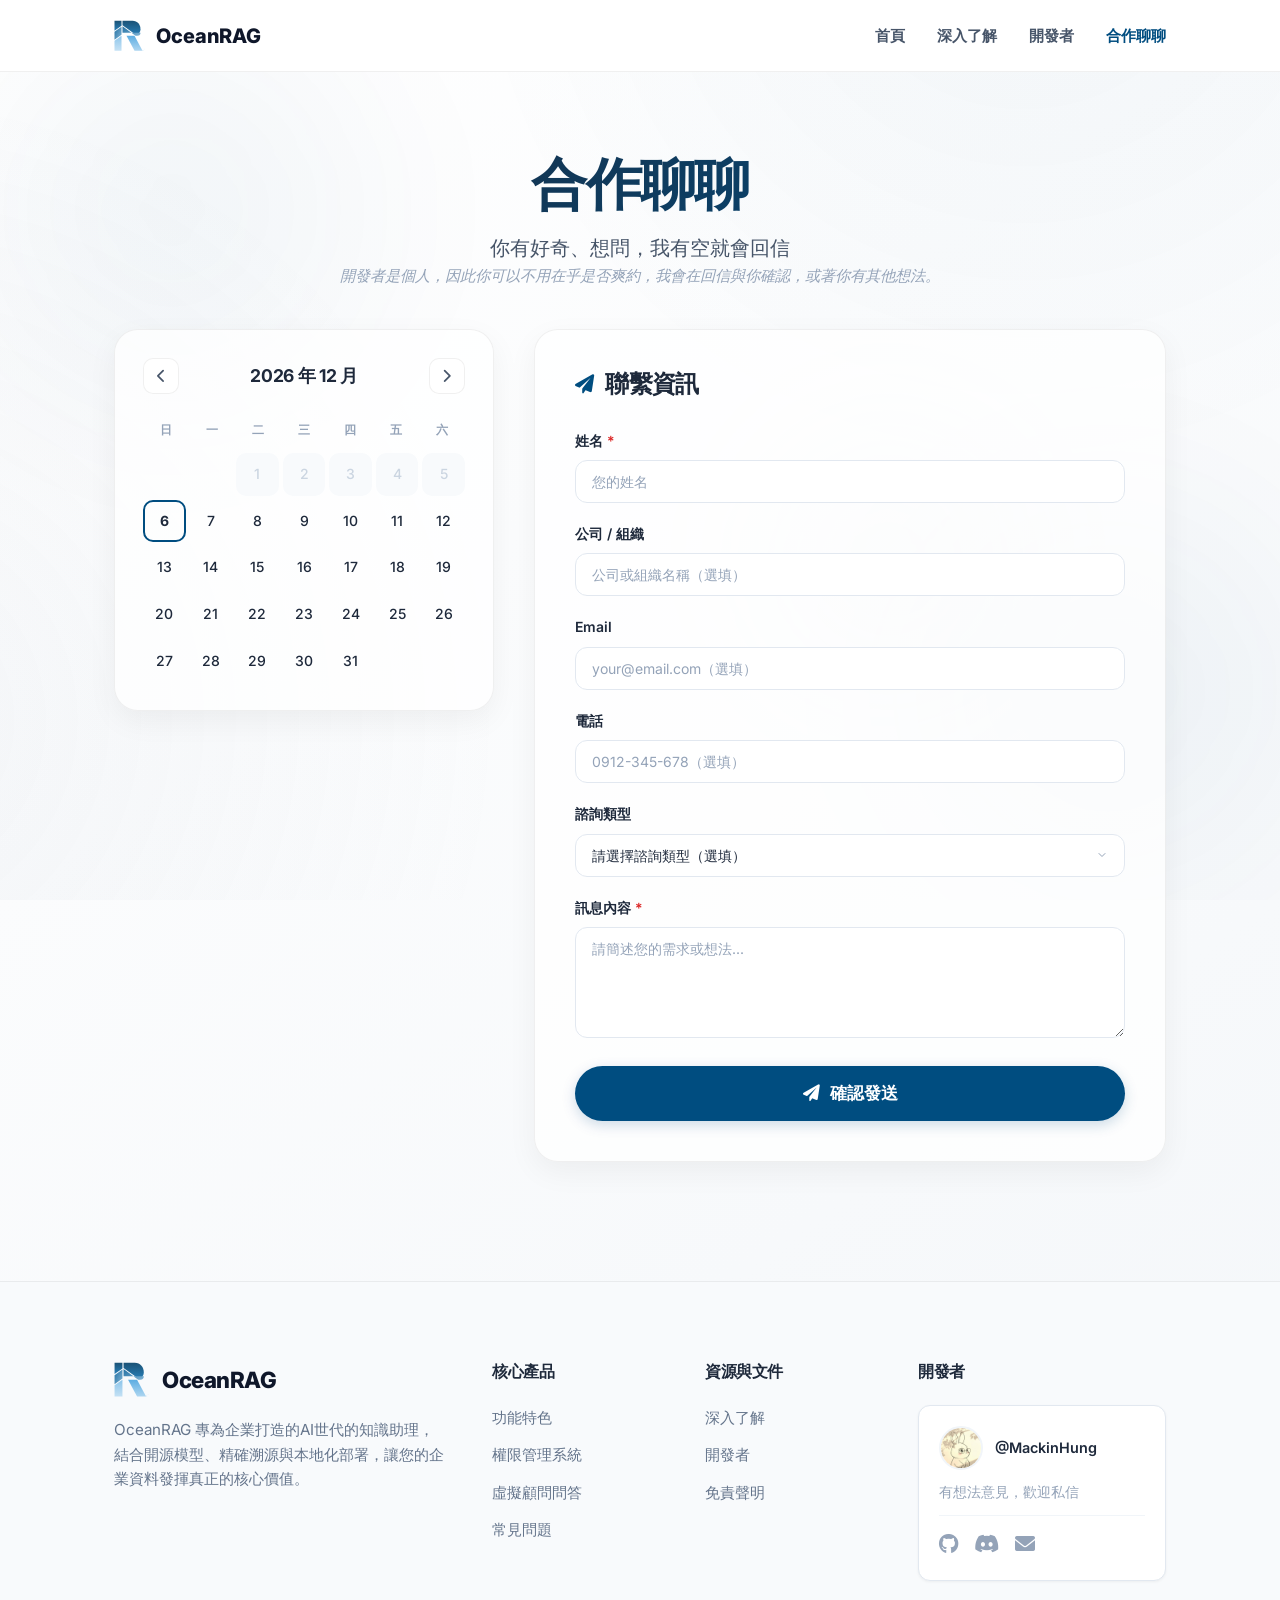
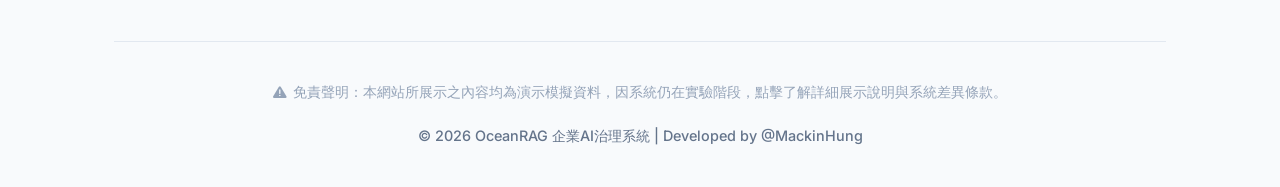
==== commit 1a68043b: "feat: docs search bar + contact tone rework - docs: replace TOC with client-side search (index, snip" ====
--- a/contact.html
+++ b/contact.html
@@ -5,7 +5,7 @@
   <meta charset="UTF-8">
   <meta name="viewport" content="width=device-width, initial-scale=1.0">
   <title>合作聊聊 — OceanRAG 企業安全 AI 顧問</title>
-  <meta name="description" content="預約 OceanRAG POC 展示、產品諮詢或技術討論，讓我們聊聊如何讓 AI 進駐你的企業。">
+  <meta name="description" content="對 OceanRAG 有好奇、有問題？隨時留個訊息，開發者有空就會回信。">
   <link rel="preconnect" href="https://fonts.googleapis.com">
   <link href="https://fonts.googleapis.com/css2?family=Inter:wght@400;500;600;700;800&display=swap" rel="stylesheet">
   <link rel="stylesheet" href="https://cdnjs.cloudflare.com/ajax/libs/font-awesome/6.0.0/css/all.min.css">
@@ -48,7 +48,8 @@
   <section class="contact-hero reveal-wrapper">
     <div class="container reveal-item">
       <h1 class="gradient-text">合作聊聊</h1>
-      <p>選個時間，讓我們聊聊如何讓 AI 進駐你的企業</p>
+      <p>你有好奇、想問，我有空就會回信</p>
+      <p class="contact-note">開發者是個人，因此你可以不用在乎是否爽約，我會在回信與你確認，或著你有其他想法。</p>
     </div>
   </section>
 
@@ -103,24 +104,24 @@
               </div>
 
               <div class="form-group">
-                <label for="contactCompany">公司 / 組織 <span class="required">*</span></label>
-                <input type="text" id="contactCompany" placeholder="公司或組織名稱" required>
-              </div>
-
-              <div class="form-group">
-                <label for="contactEmail">Email <span class="required">*</span></label>
-                <input type="email" id="contactEmail" placeholder="your@email.com" required>
-              </div>
-
-              <div class="form-group">
-                <label for="contactPhone">電話 <span class="required">*</span></label>
-                <input type="tel" id="contactPhone" placeholder="0912-345-678" pattern="[0-9\-+()]{7,20}" required>
-              </div>
-
-              <div class="form-group">
-                <label for="contactType">諮詢類型 <span class="required">*</span></label>
-                <select id="contactType" required>
-                  <option value="" disabled selected>請選擇諮詢類型</option>
+                <label for="contactCompany">公司 / 組織</label>
+                <input type="text" id="contactCompany" placeholder="公司或組織名稱（選填）">
+              </div>
+
+              <div class="form-group">
+                <label for="contactEmail">Email</label>
+                <input type="email" id="contactEmail" placeholder="your@email.com（選填）">
+              </div>
+
+              <div class="form-group">
+                <label for="contactPhone">電話</label>
+                <input type="tel" id="contactPhone" placeholder="0912-345-678（選填）" pattern="[0-9\-+()]{7,20}">
+              </div>
+
+              <div class="form-group">
+                <label for="contactType">諮詢類型</label>
+                <select id="contactType">
+                  <option value="" disabled selected>請選擇諮詢類型（選填）</option>
                   <option value="POC預約">POC 預約</option>
                   <option value="產品展示">產品展示</option>
                   <option value="部署諮詢">部署諮詢</option>
@@ -135,8 +136,8 @@
               </div>
 
               <button type="submit" class="btn-submit" id="submitBtn">
-                <i class="fa-solid fa-calendar-check"></i>
-                確認預約
+                <i class="fa-solid fa-paper-plane"></i>
+                確認發送
               </button>
             </form>
 
--- a/contact.css
+++ b/contact.css
@@ -19,6 +19,13 @@
   color: var(--text-secondary);
   max-width: 600px;
   margin: 0 auto;
+}
+
+.contact-note {
+  font-size: 0.95rem !important;
+  color: var(--text-muted) !important;
+  margin-top: 12px;
+  font-style: italic;
 }
 
 /* Main Grid */
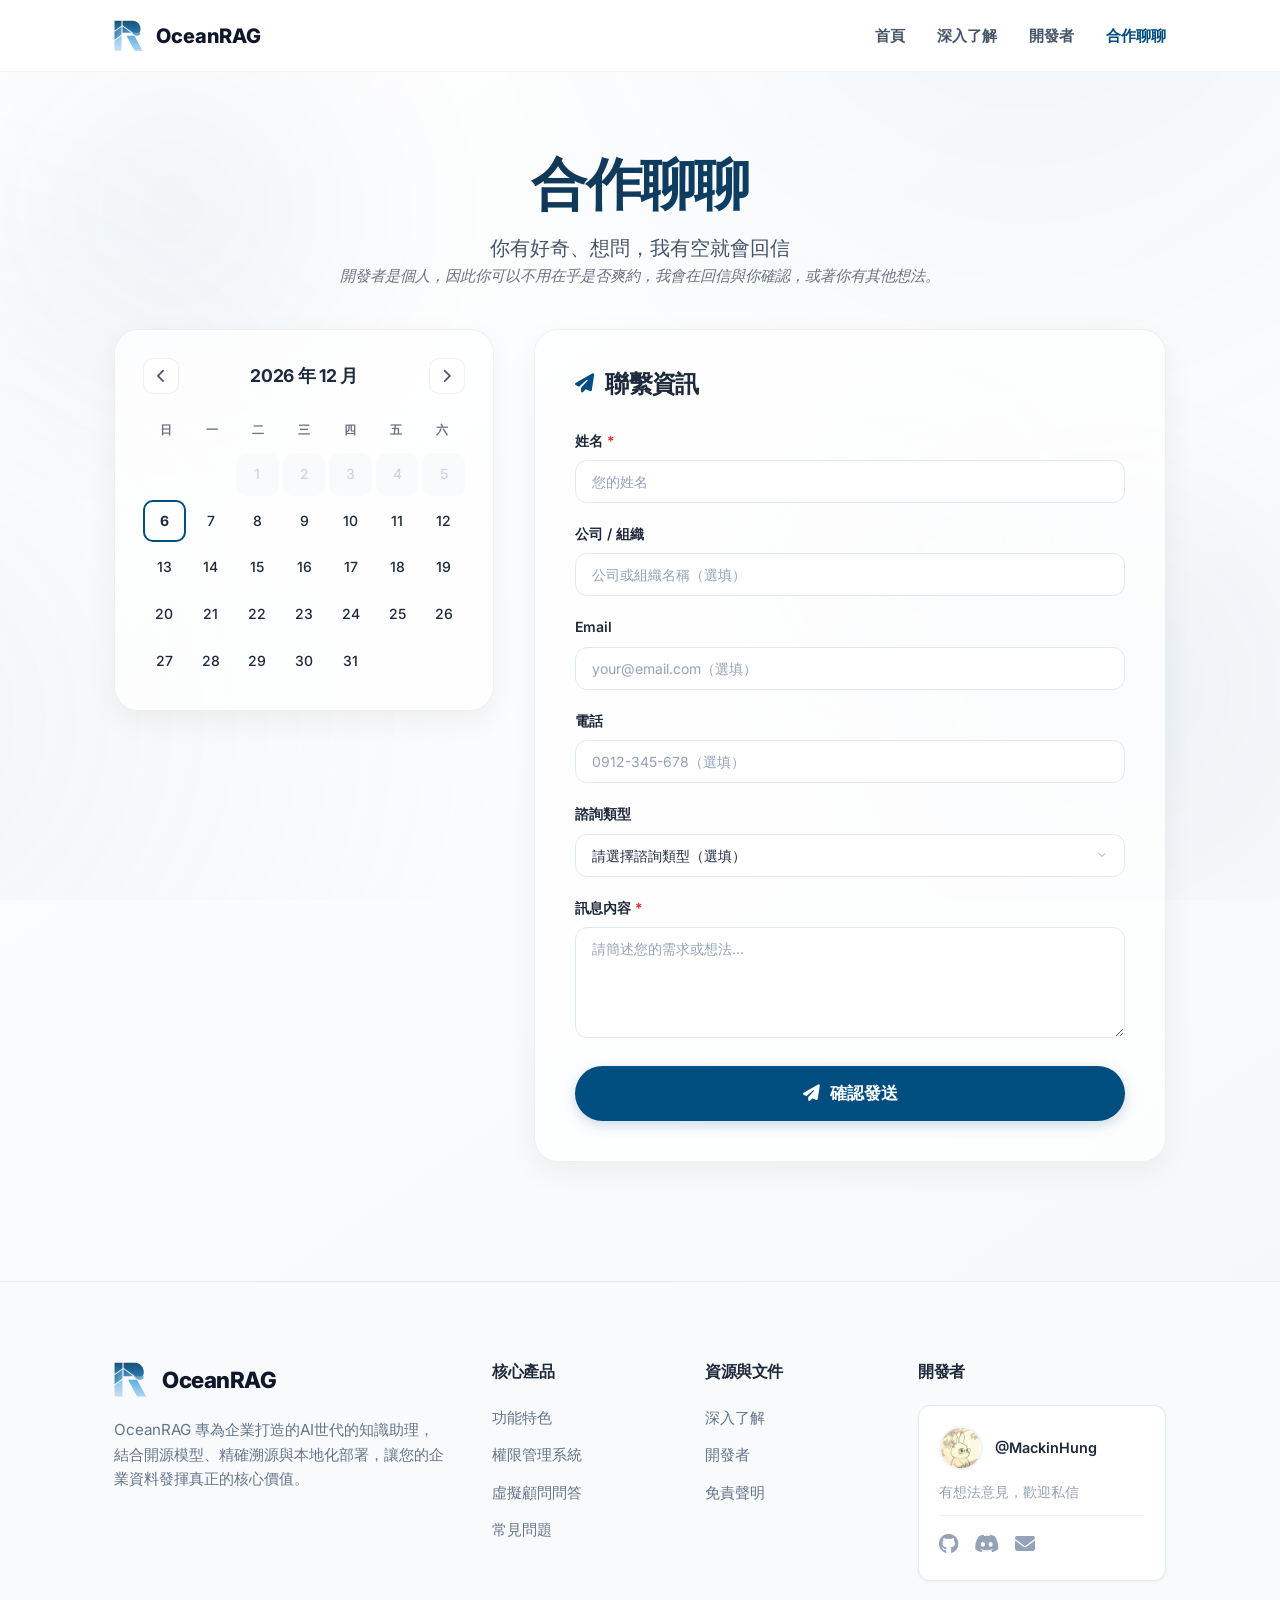
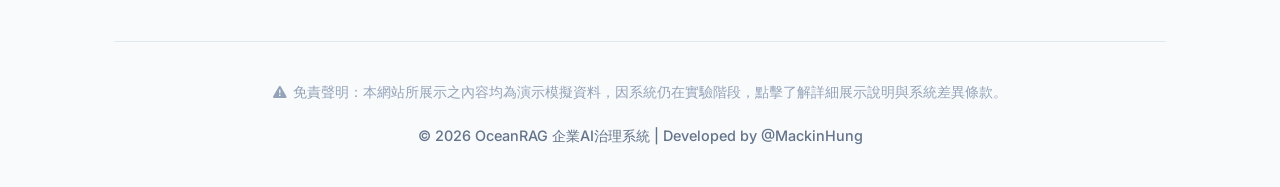
==== commit 15e4fad3: "feat: SEO 基礎建設 + 無障礙支援 + UI 精緻化 + 效能優化 SEO: robots.txt, sitemap.xml, favicon, site.webmanifest, OG/T" ====
--- a/contact.html
+++ b/contact.html
@@ -1,19 +1,39 @@
 <!DOCTYPE html>
-<html lang="zh-Hant">
+<html lang="zh-Hant-TW">
 
 <head>
   <meta charset="UTF-8">
   <meta name="viewport" content="width=device-width, initial-scale=1.0">
   <title>合作聊聊 — OceanRAG 企業安全 AI 顧問</title>
   <meta name="description" content="對 OceanRAG 有好奇、有問題？隨時留個訊息，開發者有空就會回信。">
+  <link rel="icon" href="/favicon.svg" type="image/svg+xml">
+  <link rel="icon" href="/favicon.ico" sizes="32x32">
+  <link rel="apple-touch-icon" href="/apple-touch-icon.png">
+  <link rel="manifest" href="/site.webmanifest">
+  <meta name="theme-color" content="#004d80">
+  <link rel="canonical" href="https://oceanrag-site.pages.dev/contact.html">
+  <meta property="og:type" content="website">
+  <meta property="og:title" content="合作聊聊 — OceanRAG 企業安全 AI 顧問">
+  <meta property="og:description" content="對 OceanRAG 有好奇、有問題？隨時留個訊息，開發者有空就會回信。">
+  <meta property="og:url" content="https://oceanrag-site.pages.dev/contact.html">
+  <meta property="og:image" content="https://oceanrag-site.pages.dev/og-image.png">
+  <meta property="og:locale" content="zh_TW">
+  <meta property="og:site_name" content="OceanRAG">
+  <meta name="twitter:card" content="summary_large_image">
+  <meta name="twitter:title" content="合作聊聊 — OceanRAG 企業安全 AI 顧問">
+  <meta name="twitter:description" content="對 OceanRAG 有好奇、有問題？隨時留個訊息，開發者有空就會回信。">
+  <meta name="twitter:image" content="https://oceanrag-site.pages.dev/og-image.png">
   <link rel="preconnect" href="https://fonts.googleapis.com">
   <link href="https://fonts.googleapis.com/css2?family=Inter:wght@400;500;600;700;800&display=swap" rel="stylesheet">
-  <link rel="stylesheet" href="https://cdnjs.cloudflare.com/ajax/libs/font-awesome/6.0.0/css/all.min.css">
+  <link rel="preconnect" href="https://cdnjs.cloudflare.com" crossorigin>
+  <link rel="stylesheet" href="https://cdnjs.cloudflare.com/ajax/libs/font-awesome/6.5.1/css/all.min.css">
   <link rel="stylesheet" href="style.css">
   <link rel="stylesheet" href="contact.css">
+  <link rel="stylesheet" href="accessibility.css">
 </head>
 
 <body>
+  <a href="#main" class="skip-link">跳到主要內容</a>
   <div class="mesh-bg"></div>
   <div class="ambient-bg">
     <div class="ambient-blob"></div>
@@ -25,7 +45,7 @@
   <header class="header">
     <div class="container">
       <a href="index.html" class="header-logo">
-        <img src="OceanRAG-LOG.svg" alt="OceanRAG Icon" style="height: 32px;">
+        <img src="OceanRAG-LOG.svg" alt="OceanRAG Icon" width="32" height="32">
         <span>OceanRAG</span>
       </a>
       <nav>
@@ -44,6 +64,7 @@
     </div>
   </header>
 
+  <main id="main">
   <!-- Hero -->
   <section class="contact-hero reveal-wrapper">
     <div class="container reveal-item">
@@ -152,6 +173,7 @@
       </div>
     </div>
   </section>
+  </main>
 
   <!-- Footer -->
   <footer class="footer">
@@ -160,7 +182,7 @@
         <div class="footer-col">
           <div class="footer-brand">
             <div style="display: flex; align-items: center; gap: 12px; margin-bottom: 20px;">
-              <img src="OceanRAG-LOG.svg" alt="OceanRAG Logo" style="height: 36px;">
+              <img src="OceanRAG-LOG.svg" alt="OceanRAG Logo" width="36" height="36">
               <span style="font-size: 1.4rem; font-weight: 800; color: #0f172a; letter-spacing: -0.5px;">OceanRAG</span>
             </div>
             <p style="color: #64748b; font-size: 0.95rem; line-height: 1.6;">OceanRAG
@@ -188,14 +210,14 @@
           <h4 class="footer-title">開發者</h4>
           <div class="developer-card">
             <div style="display: flex; align-items: center; gap: 12px; margin-bottom: 12px;">
-              <img src="devloppp.jpg" alt="Developer Avatar" class="developer-avatar">
+              <img src="devloppp.jpg" alt="Developer Avatar" class="developer-avatar" loading="lazy" width="44" height="44" decoding="async">
               <div style="font-size: 0.9rem; font-weight: 600; color: #1e293b;">@MackinHung</div>
             </div>
             <p style="font-size: 0.85rem; color: #94a3b8; margin-bottom: 12px;">有想法意見，歡迎私信</p>
             <div class="developer-socials">
-              <a href="https://github.com/MackinHung" target="_blank" title="GitHub"><i
+              <a href="https://github.com/MackinHung" target="_blank" rel="noopener noreferrer" title="GitHub"><i
                   class="fa-brands fa-github"></i></a>
-              <a href="#" target="_blank" title="Discord"><i class="fa-brands fa-discord"></i></a>
+              <a href="#" target="_blank" rel="noopener noreferrer" title="Discord"><i class="fa-brands fa-discord"></i></a>
               <a href="mailto:mackinhung@gmail.com" title="Email"><i class="fa-solid fa-envelope"></i></a>
             </div>
           </div>
--- a/style.css
+++ b/style.css
@@ -9,7 +9,8 @@
   --bg-gradient: linear-gradient(145deg, #ffffff 0%, #f3f6f9 100%);
   --text-main: #1e293b;
   --text-secondary: #475569;
-  --text-muted: #94a3b8;
+  --text-muted: #6b7280;
+  --text-decorative: #94a3b8;
 
   --accent-base: #004d80; /* Deep Sea Blue */
   --accent-glow: rgba(0, 77, 128, 0.2);
@@ -24,7 +25,7 @@
   --shadow-md: 0 10px 30px rgba(0, 0, 0, 0.05);
 
   /* Layout */
-  --font-family: 'Inter', -apple-system, BlinkMacSystemFont, "Segoe UI", Roboto, "Helvetica Neue", Arial, sans-serif;
+  --font-family: 'Inter', -apple-system, BlinkMacSystemFont, "Segoe UI", Roboto, "Noto Sans TC", "Microsoft JhengHei", "PingFang TC", "Helvetica Neue", Arial, sans-serif;
   --max-width: 1100px;
   --spacing-section: 120px;
   --radius-lg: 16px;
@@ -35,11 +36,6 @@
   margin: 0;
   padding: 0;
   box-sizing: border-box;
-}
-
-/* Removed global scroll-behavior: smooth to prevent conflicts with snap scrolling */
-#hero {
-  scroll-behavior: smooth; /* Keep for direct anchor links if needed specifically */
 }
 
 body {
@@ -288,6 +284,8 @@
   display: flex;
   gap: 32px;
   list-style: none;
+  margin: 0;
+  padding: 0;
 }
 
 .nav-links a {
@@ -354,6 +352,7 @@
 .hero h1 {
   font-size: 4rem;
   margin-bottom: 24px;
+  line-height: 1.25;
 }
 .hero p {
   font-size: 1.25rem;
@@ -377,6 +376,9 @@
 .btn-primary:hover {
   transform: translateY(-2px);
   box-shadow: 0 6px 20px var(--accent-glow);
+}
+.btn-primary:active {
+  transform: translateY(0);
 }
 
 /* Hero Mockup Visualization */
@@ -705,6 +707,7 @@
     cursor: ew-resize;
     user-select: none;
     background: #fff;
+    touch-action: none;
 }
 
 /* Layer Styles */
@@ -1133,12 +1136,33 @@
   color: var(--text-secondary);
   font-size: 1.5rem;
   line-height: 1;
-}
-details[open] summary::after { content: '-'; color: var(--accent-base); }
+  transition: transform 0.3s ease;
+}
+details[open] summary::after {
+  content: '+';
+  color: var(--accent-base);
+  transform: rotate(45deg);
+}
 .faq-item p {
   padding: 0 24px 24px 24px;
   color: var(--text-secondary);
   line-height: 1.7;
+}
+
+details.faq-item > p {
+  overflow: hidden;
+  animation: faqExpand 0.3s ease-out;
+}
+
+@keyframes faqExpand {
+  from {
+    opacity: 0;
+    max-height: 0;
+  }
+  to {
+    opacity: 1;
+    max-height: 500px;
+  }
 }
 
 /* Footer */
@@ -1456,3 +1480,43 @@
     .hero-mockup { margin-top: 24px; }
   }
 }
+
+/* iPhone SE (375px) */
+@media (max-width: 375px) {
+  .hero h1 {
+    font-size: 1.9rem;
+  }
+  .section-header h2 {
+    font-size: 1.5rem;
+  }
+  .btn-primary {
+    padding: 12px 24px;
+    font-size: 0.95rem;
+  }
+  .pain-card {
+    padding: 28px 20px;
+  }
+  .consultant-footer-benefits {
+    padding: 16px;
+    gap: 12px;
+  }
+  .footer-benefit-item {
+    font-size: 13px;
+  }
+}
+
+/* Large screens (1440px+) */
+@media (min-width: 1440px) {
+  :root {
+    --max-width: 1280px;
+  }
+  .hero h1 {
+    font-size: 4.5rem;
+  }
+  .section-header h2 {
+    font-size: 3rem;
+  }
+  .perm-comparison-outer {
+    height: 780px;
+  }
+}
--- a/accessibility.css
+++ b/accessibility.css
@@ -0,0 +1,84 @@
+/* ============================================================
+   OceanRAG — accessibility.css
+   Global accessibility enhancements (load last)
+   ============================================================ */
+
+/* Skip Link — visually hidden until focused */
+.skip-link {
+  position: absolute;
+  top: -100%;
+  left: 16px;
+  z-index: 10000;
+  padding: 12px 24px;
+  background: #004d80;
+  color: #fff;
+  font-weight: 700;
+  font-size: 14px;
+  border-radius: 0 0 8px 8px;
+  text-decoration: none;
+  transition: top 0.2s;
+}
+
+.skip-link:focus {
+  top: 0;
+}
+
+/* Global Focus Ring */
+:focus-visible {
+  outline: 2px solid #004d80;
+  outline-offset: 2px;
+}
+
+/* Remove default outline for mouse users */
+:focus:not(:focus-visible) {
+  outline: none;
+}
+
+/* Reduced Motion — stop all animations and transitions */
+@media (prefers-reduced-motion: reduce) {
+  *,
+  *::before,
+  *::after {
+    animation-duration: 0.01ms !important;
+    animation-iteration-count: 1 !important;
+    transition-duration: 0.01ms !important;
+    scroll-behavior: auto !important;
+  }
+
+  .ambient-blob,
+  .glow-signal,
+  .core-signal,
+  .mockup-placeholder {
+    animation: none !important;
+  }
+
+  .reveal-wrapper {
+    opacity: 1 !important;
+    transform: none !important;
+  }
+
+  .reveal-item {
+    opacity: 1 !important;
+    transform: none !important;
+  }
+}
+
+/* Smooth Scroll — only when user has no motion preference */
+@media (prefers-reduced-motion: no-preference) {
+  html {
+    scroll-behavior: smooth;
+  }
+}
+
+/* Ensure all clickable elements have pointer cursor */
+button,
+[role="button"],
+summary,
+.cal-nav,
+.slot-btn,
+.icon-btn,
+.v-btn,
+.nav-item,
+.cal-day:not(.past):not(.empty) {
+  cursor: pointer;
+}
